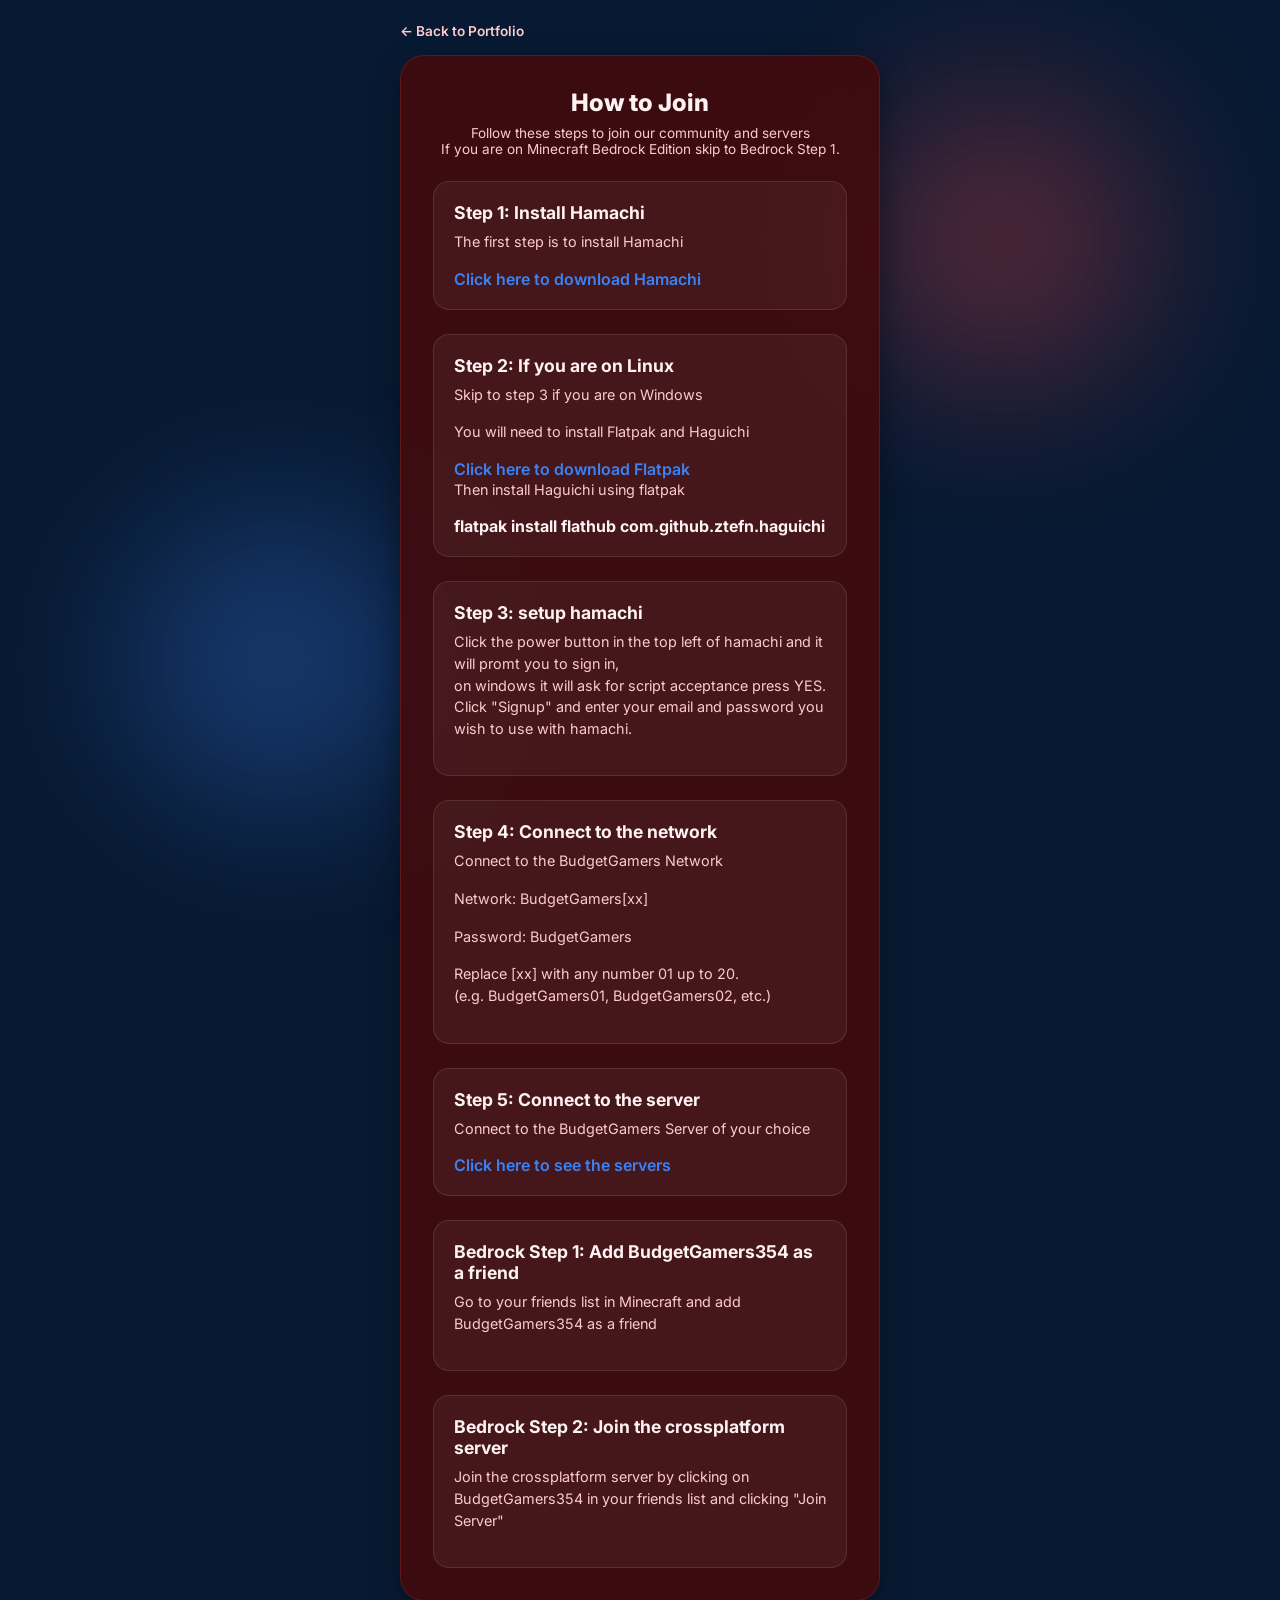
==== How_To_Join/index.html @ c6ef16dc "feat: add Bedrock Edition joining instructions and update formatting for clarity" ====
<!DOCTYPE html>
<html lang="en">

<head>
    <meta charset="UTF-8">
    <meta name="viewport" content="width=device-width, initial-scale=1.0">
    <title>How to Join | BudgetGamers</title>

    <!-- Google Fonts: Inter -->
    <link rel="preconnect" href="https://fonts.googleapis.com">
    <link rel="preconnect" href="https://fonts.gstatic.com" crossorigin>
    <link href="https://fonts.googleapis.com/css2?family=Inter:wght@300;400;600;800&display=swap" rel="stylesheet">

    <link rel="stylesheet" href="style.css">
    <link rel="icon" href="../Images/Logo.png">
</head>

<body>
    <div class="background-blob blob-1"></div>
    <div class="background-blob blob-2"></div>

    <main class="container">
        <a href="../index.html" class="back-link">← Back to Portfolio</a>

        <div class="profile-card">
            <header class="header">
                <h1 class="title">How to Join</h1>
                <p class="subtitle">Follow these steps to join our community and servers<br>If you are on Minecraft
                    Bedrock Edition skip to Bedrock Step 1.</p>
            </header>

            <div class="instruction-steps">
                <div class="instruction-step">
                    <h3>Step 1: Install Hamachi</h3>
                    <p>The first step is to install Hamachi</p>
                    <a href="https://www.vpn.net">Click here to download Hamachi</a>
                </div>

                <div class="instruction-step">
                    <h3>Step 2: If you are on Linux</h3>
                    <P>Skip to step 3 if you are on Windows</P>
                    <p>You will need to install Flatpak and Haguichi</p>
                    <a href="https://flatpak.org/setup">Click here to download Flatpak</a>
                    <p>Then install Haguichi using flatpak</p>
                    <h4><strong>flatpak install flathub com.github.ztefn.haguichi</strong></h4>
                </div>

                <div class="instruction-step">
                    <h3>Step 3: setup hamachi</h3>
                    <p>Click the power button in the top left of hamachi and it will promt you to sign in,<br>on windows
                        it will ask for script acceptance press YES.<br>Click "Signup" and enter your email and password
                        you wish to use with hamachi.</p>
                </div>

                <div class="instruction-step">
                    <h3>Step 4: Connect to the network</h3>
                    <p>Connect to the BudgetGamers Network</p>
                    <p>Network: BudgetGamers[xx]</p>
                    <p>Password: BudgetGamers</p>
                    <p>Replace [xx] with any number 01 up to 20.<br>(e.g. BudgetGamers01, BudgetGamers02, etc.)</p>
                </div>

                <div class="instruction-step">
                    <h3>Step 5: Connect to the server</h3>
                    <p>Connect to the BudgetGamers Server of your choice</p>
                    <a href="https://budgetgamers.github.io/My-portfolio/Status/index.html">Click here to see the
                        servers</a>
                </div>

                <div class="instruction-step">
                    <h3>Bedrock Step 1: Add BudgetGamers354 as a friend</h3>
                    <p>Go to your friends list in Minecraft and add BudgetGamers354 as a friend</p>
                </div>

                <div class="instruction-step">
                    <h3>Bedrock Step 2: Join the crossplatform server</h3>
                    <p>Join the crossplatform server by clicking on BudgetGamers354 in your friends list and clicking
                        "Join Server"</p>
                </div>
            </div>
        </div>
    </main>
</body>

</html>
---- How_To_Join/style.css ----
:root {
    --bg-color: #081a33;
    /* Deep Ocean Blue */
    --card-bg: rgba(69, 10, 10, 0.85);
    /* Contrasting Dark Red with glassmorphism */
    --card-border: rgba(239, 68, 68, 0.2);
    --text-primary: #fef2f2;
    --text-secondary: #fecaca;
    --accent-red: #ef4444;
    --accent-blue: #3b82f6;
    --accent-purple: #a855f7;
}

* {
    margin: 0;
    padding: 0;
    box-sizing: border-box;
}

body {
    font-family: 'Inter', sans-serif;
    background-color: var(--bg-color);
    color: var(--text-primary);
    min-height: 100vh;
    display: flex;
    justify-content: center;
    align-items: center;
    overflow-x: hidden;
}

/* Background Animated Blobs */
.background-blob {
    position: fixed;
    width: 300px;
    height: 300px;
    border-radius: 50%;
    filter: blur(80px);
    z-index: -1;
    opacity: 0.3;
}

.blob-1 {
    background-color: var(--accent-red);
    top: 10%;
    right: 10%;
    animation: move-1 20s infinite alternate;
}

.blob-2 {
    background-color: var(--accent-blue);
    bottom: 10%;
    left: 10%;
    animation: move-2 25s infinite alternate;
}

@keyframes move-1 {
    from {
        transform: translate(0, 0);
    }

    to {
        transform: translate(-100px, 100px);
    }
}

@keyframes move-2 {
    from {
        transform: translate(0, 0);
    }

    to {
        transform: translate(100px, -100px);
    }
}

.container {
    width: 100%;
    max-width: 520px;
    padding: 20px;
    animation: fadeInScale 0.6s ease-out;
}

@keyframes fadeInScale {
    from {
        opacity: 0;
        transform: scale(0.95);
    }

    to {
        opacity: 1;
        transform: scale(1);
    }
}

/* Back Link */
.back-link {
    display: inline-block;
    margin-bottom: 16px;
    text-decoration: none;
    color: var(--text-secondary);
    font-weight: 600;
    font-size: 0.85rem;
    transition: color 0.2s;
}

.back-link:hover {
    color: var(--text-primary);
}

/* Main Card */
.profile-card {
    background: var(--card-bg);
    backdrop-filter: blur(16px);
    -webkit-backdrop-filter: blur(16px);
    border: 1px solid var(--card-border);
    border-radius: 24px;
    padding: 32px;
    box-shadow: 0 10px 30px rgba(0, 0, 0, 0.4);
    text-align: center;
}

/* Header */
.header {
    margin-bottom: 24px;
}

.title {
    font-size: 1.5rem;
    font-weight: 800;
    margin-bottom: 8px;
}

.subtitle {
    font-size: 0.85rem;
    color: var(--text-secondary);
    margin-bottom: 24px;
}

/* Modular Instruction System */
.instruction-steps {
    display: flex;
    flex-direction: column;
    gap: 24px;
    text-align: left;
}

.instruction-step {
    background: rgba(255, 255, 255, 0.05);
    border: 1px solid rgba(255, 255, 255, 0.1);
    border-radius: 16px;
    padding: 20px;
    transition: all 0.2s ease-in-out;
}

.instruction-step:hover {
    background: rgba(255, 255, 255, 0.08);
    border-color: rgba(255, 255, 255, 0.2);
}

.instruction-step h3 {
    font-size: 1.1rem;
    font-weight: 700;
    margin-bottom: 8px;
    color: var(--text-primary);
    display: flex;
    align-items: center;
    gap: 8px;
}

.instruction-step p {
    font-size: 0.9rem;
    color: var(--text-secondary);
    line-height: 1.5;
    margin-bottom: 16px;
}

.instruction-step a {
    color: #3b82f6;
    text-decoration: none;
    font-weight: 600;
    transition: color 0.2s;
}

.instruction-step a:hover {
    color: #081a33;
}

/* Media styling */
.step-media {
    border-radius: 12px;
    overflow: hidden;
    margin-top: 12px;
    border: 1px solid rgba(255, 255, 255, 0.1);
}

.video-container {
    position: relative;
    padding-bottom: 56.25%;
    /* 16:9 Aspect Ratio */
    height: 0;
    overflow: hidden;
}

.video-container iframe {
    position: absolute;
    top: 0;
    left: 0;
    width: 100%;
    height: 100%;
    border: 0;
}

.step-image {
    width: 100%;
    height: auto;
    display: block;
}

/* Responsive */
@media (max-width: 480px) {
    .container {
        padding: 15px;
    }

    .profile-card {
        padding: 24px;
    }
}
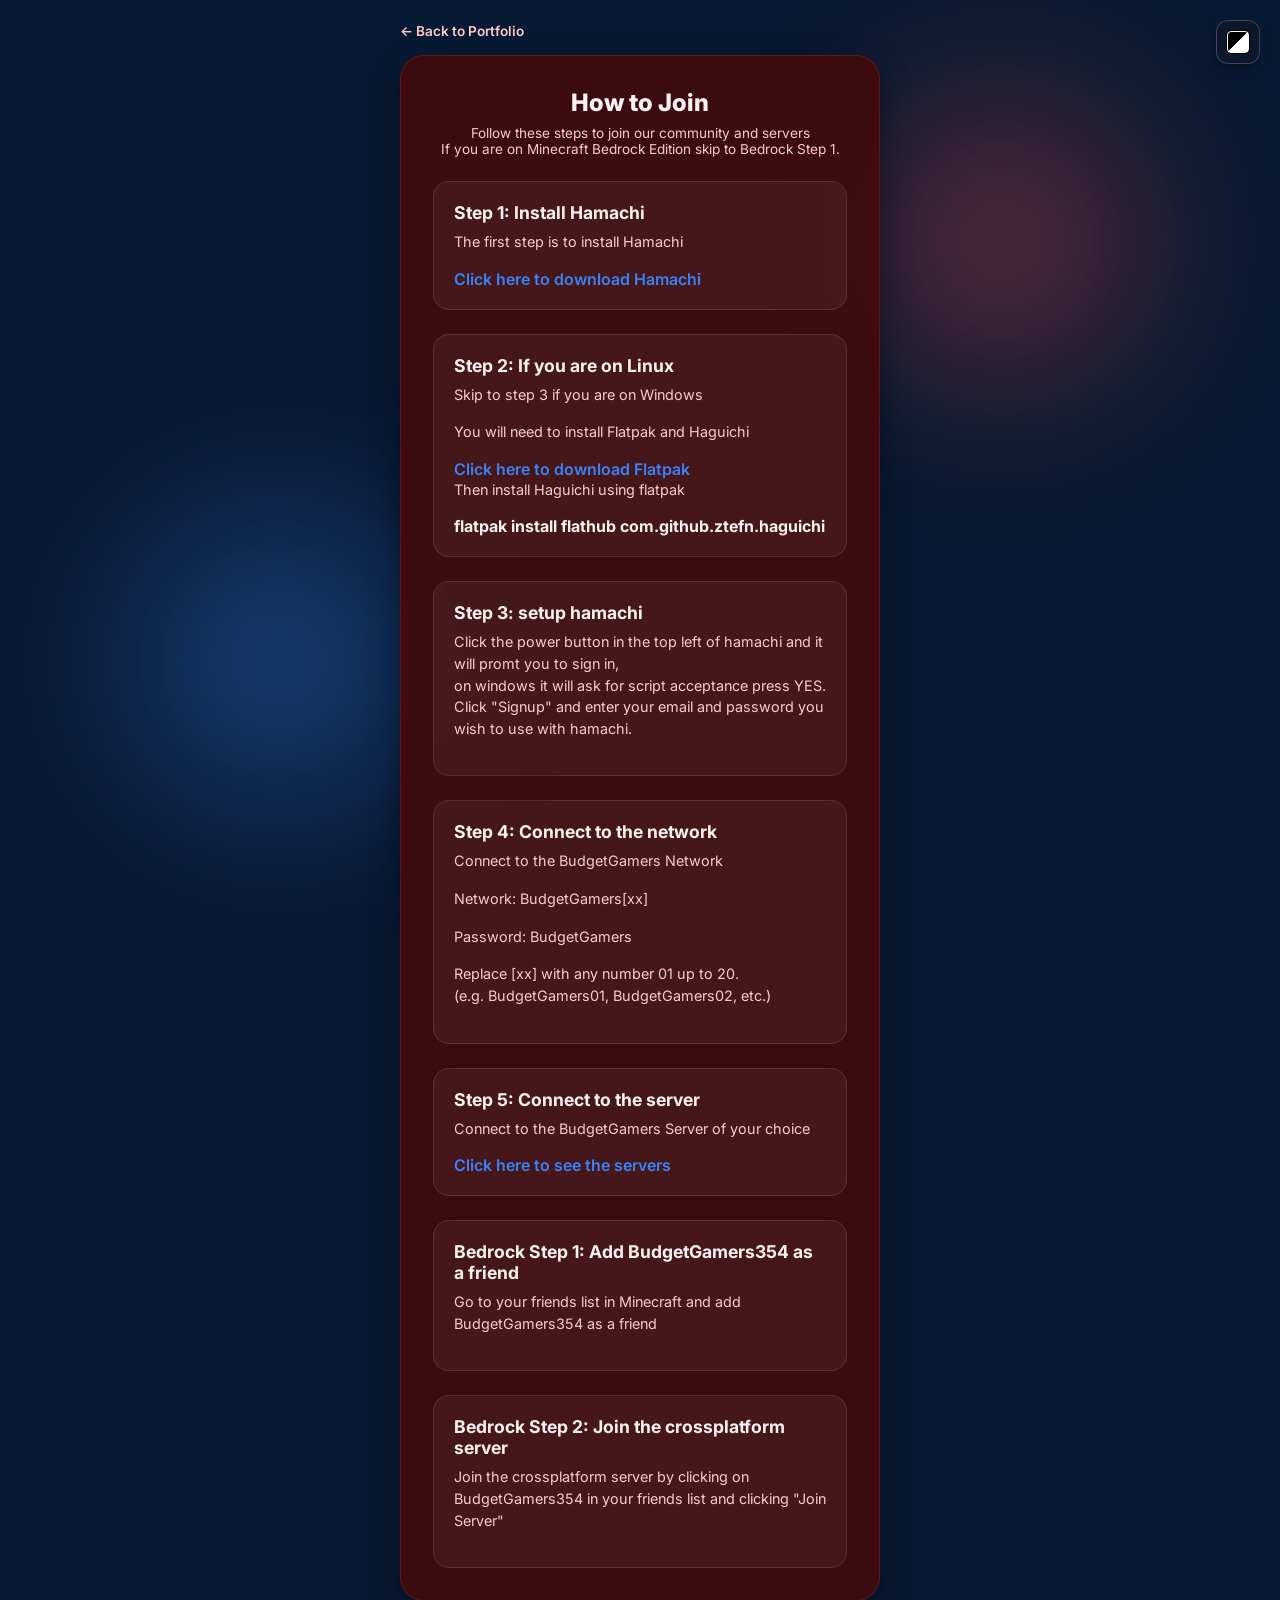
==== commit 4c1b3841: "feat: add global grayscale accessibility toggle with persistent state support" ====
--- a/How_To_Join/index.html
+++ b/How_To_Join/index.html
@@ -12,10 +12,14 @@
     <link href="https://fonts.googleapis.com/css2?family=Inter:wght@300;400;600;800&display=swap" rel="stylesheet">
 
     <link rel="stylesheet" href="style.css">
+    <link rel="stylesheet" href="../colorblind.css">
     <link rel="icon" href="../Images/Logo.png">
 </head>
 
 <body>
+    <button id="colorblind-toggle" title="Toggle Black and White Mode">
+        <div class="bw-square"></div>
+    </button>
     <div class="background-blob blob-1"></div>
     <div class="background-blob blob-2"></div>
 
@@ -71,7 +75,6 @@
                     <h3>Bedrock Step 1: Add BudgetGamers354 as a friend</h3>
                     <p>Go to your friends list in Minecraft and add BudgetGamers354 as a friend</p>
                 </div>
-
                 <div class="instruction-step">
                     <h3>Bedrock Step 2: Join the crossplatform server</h3>
                     <p>Join the crossplatform server by clicking on BudgetGamers354 in your friends list and clicking
@@ -80,6 +83,7 @@
             </div>
         </div>
     </main>
+    <script src="../colorblind.js"></script>
 </body>
 
 </html>
--- a/colorblind.css
+++ b/colorblind.css
@@ -0,0 +1,54 @@
+/* Colorblind accessibility styles */
+
+.grayscale {
+    filter: grayscale(100%) !important;
+}
+
+#colorblind-toggle {
+    position: fixed;
+    top: 20px;
+    right: 20px;
+    z-index: 10000;
+    width: 44px;
+    height: 44px;
+    padding: 0;
+    background: rgba(15, 23, 42, 0.8);
+    backdrop-filter: blur(8px);
+    -webkit-backdrop-filter: blur(8px);
+    border: 1px solid rgba(255, 255, 255, 0.2);
+    border-radius: 12px;
+    cursor: pointer;
+    display: flex;
+    align-items: center;
+    justify-content: center;
+    transition: all 0.3s cubic-bezier(0.4, 0, 0.2, 1);
+    box-shadow: 0 4px 12px rgba(0, 0, 0, 0.3);
+}
+
+#colorblind-toggle:hover {
+    background: rgba(30, 41, 59, 0.9);
+    transform: translateY(-2px);
+    box-shadow: 0 6px 16px rgba(0, 0, 0, 0.4);
+    border-color: rgba(255, 255, 255, 0.4);
+}
+
+#colorblind-toggle:active {
+    transform: translateY(0);
+}
+
+.bw-square {
+    width: 22px;
+    height: 22px;
+    background: linear-gradient(135deg, #000 50%, #fff 50%);
+    border: 1.5px solid #fff;
+    border-radius: 4px;
+    box-shadow: 0 0 0 1px #000;
+}
+
+/* Ensure the toggle doesn't get greyscaled itself if we want it to remain visible/normal, 
+   but the requirement says "toggle between normal and black and white". 
+   Usually filter: grayscale applies to everything. If we put it on html, it applies to toggle too.
+   If we want the toggle to NOT be greyscaled, we could apply it to a wrapper, 
+   but user said "entirely on the client" and "toggles between normal and black and white". 
+   Grayscaling the whole page is the standard way.
+*/
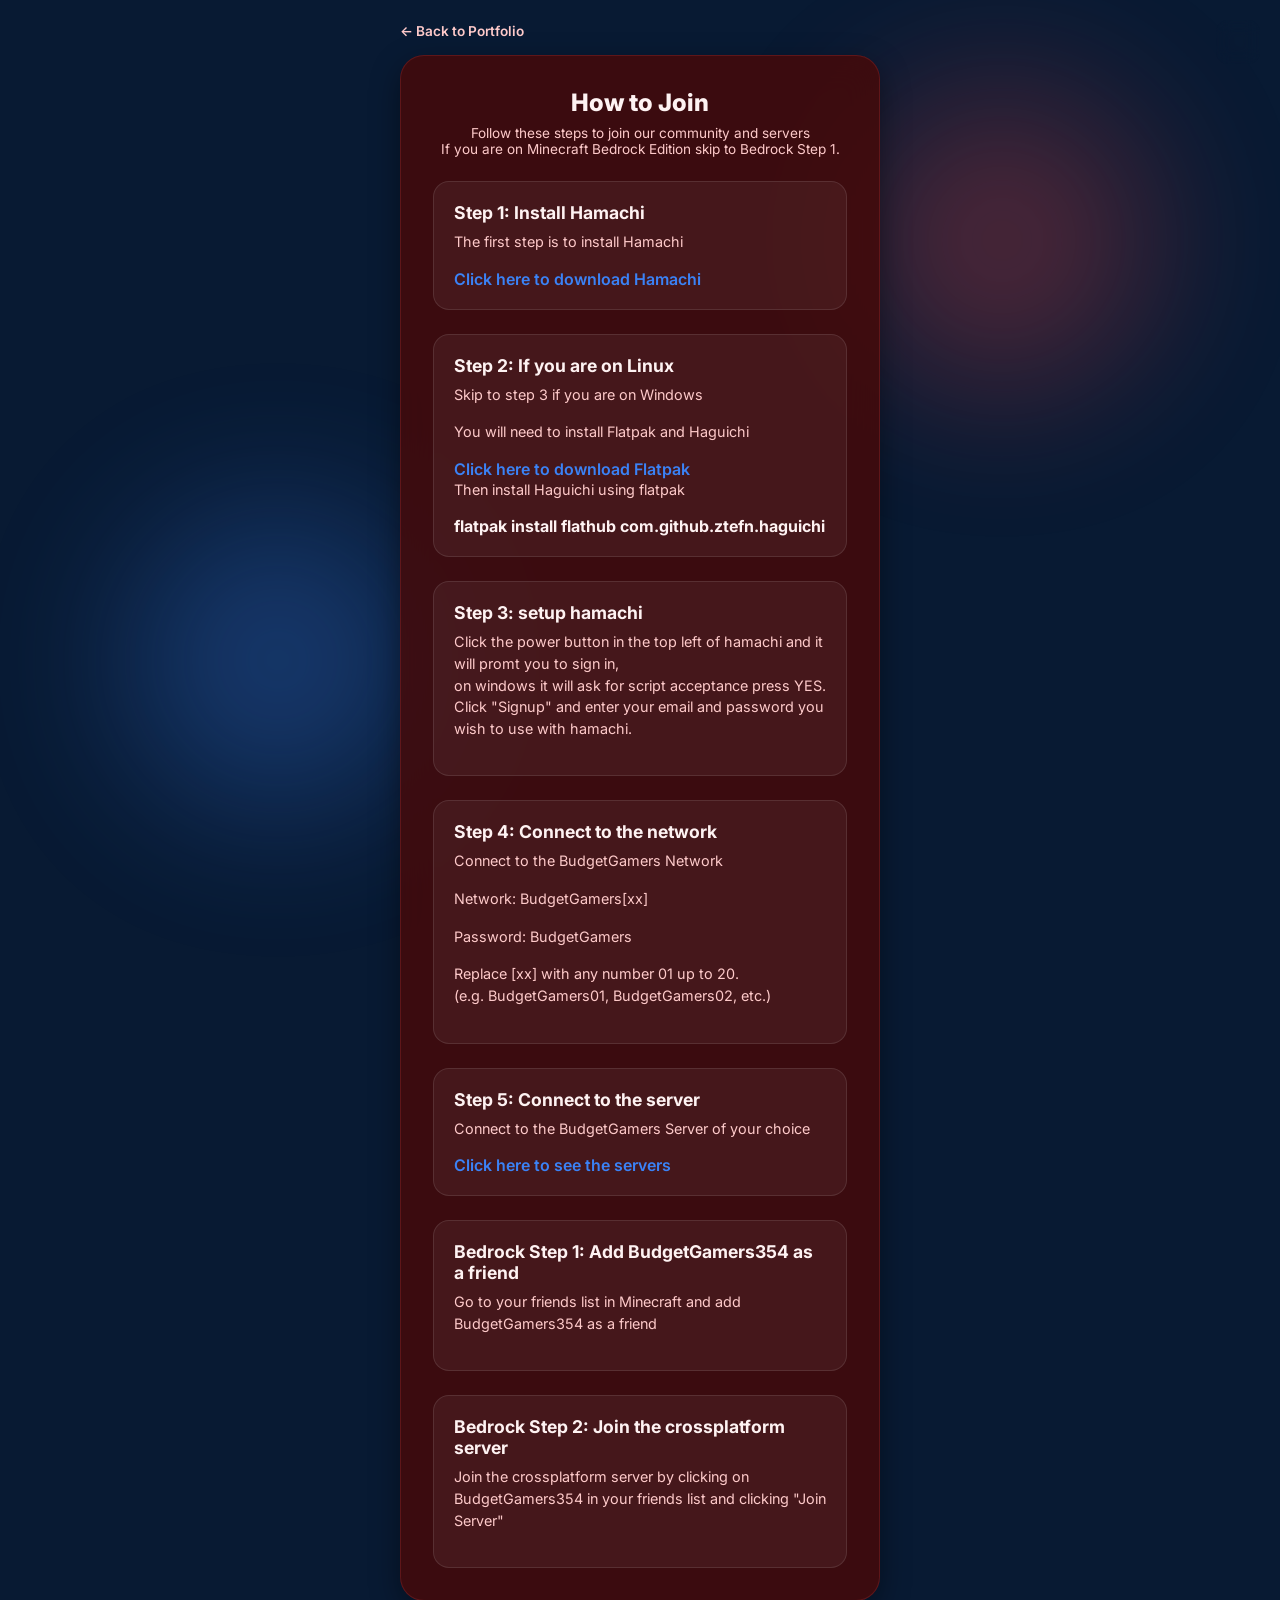
==== commit b1cc0640: "feat: implement persistent grayscale mode with improved contrast and move script initialization to h" ====
--- a/How_To_Join/index.html
+++ b/How_To_Join/index.html
@@ -13,6 +13,12 @@
 
     <link rel="stylesheet" href="style.css">
     <link rel="stylesheet" href="../colorblind.css">
+    <script>
+        if (localStorage.getItem('grayscale') === 'true') {
+            document.documentElement.classList.add('grayscale');
+        }
+    </script>
+    <script src="../colorblind.js"></script>
     <link rel="icon" href="../Images/Logo.png">
 </head>
 
@@ -83,7 +89,7 @@
             </div>
         </div>
     </main>
-    <script src="../colorblind.js"></script>
+    </main>
 </body>
 
 </html>
--- a/colorblind.css
+++ b/colorblind.css
@@ -1,8 +1,14 @@
 /* Colorblind accessibility styles */
 
 .grayscale {
-    filter: grayscale(100%) !important;
+    filter: grayscale(100%) brightness(1.1) !important;
 }
+
+.grayscale body {
+    --text-primary: #ffffff;
+    --text-secondary: #f3f4f6;
+}
+
 
 #colorblind-toggle {
     position: fixed;
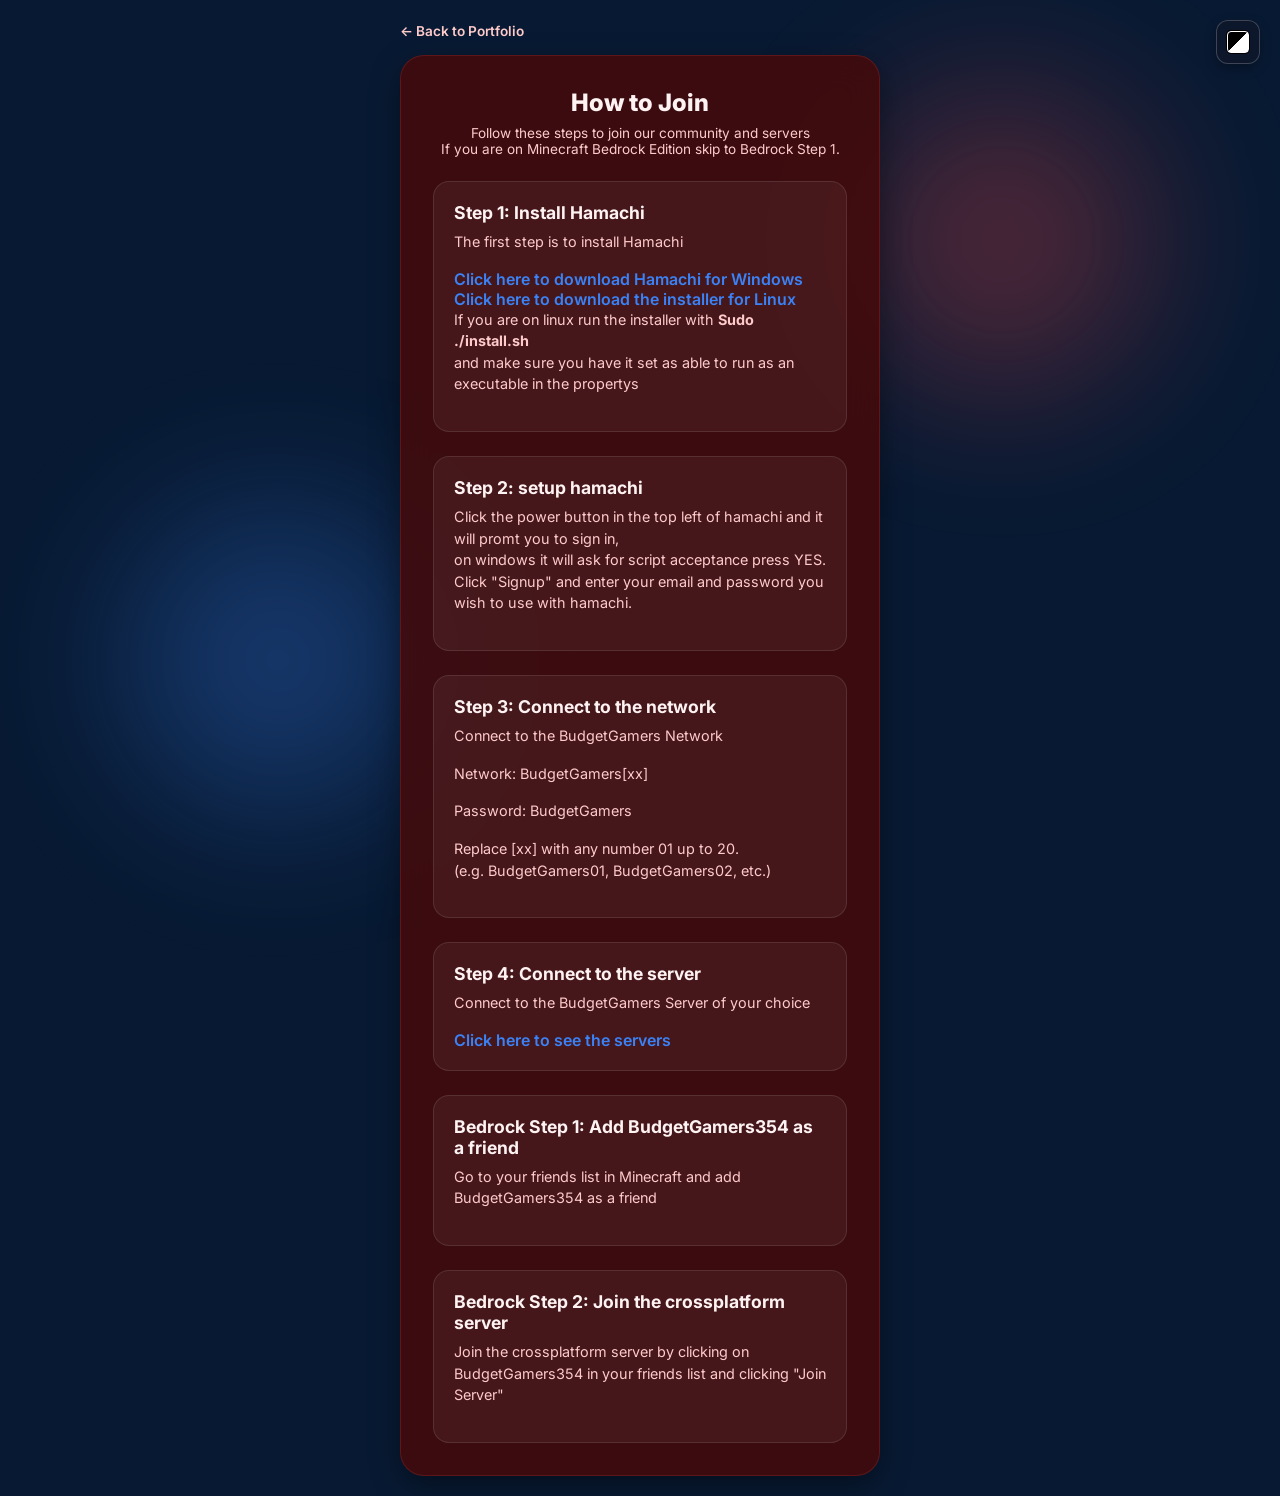
==== commit bfd87684: "refactor: simplify Hamachi installation instructions and update step numbering" ====
--- a/How_To_Join/index.html
+++ b/How_To_Join/index.html
@@ -43,27 +43,23 @@
                 <div class="instruction-step">
                     <h3>Step 1: Install Hamachi</h3>
                     <p>The first step is to install Hamachi</p>
-                    <a href="https://www.vpn.net">Click here to download Hamachi</a>
+                    <a href="https://www.vpn.net">Click here to download Hamachi for Windows</a>
+                    <a
+                        href="https://github.com/BudgetGamers/Linux-Hamachi-install/releases/download/Release/install.sh">Click
+                        here to download the installer for Linux</a>
+                    <p> If you are on linux run the installer with <strong>Sudo ./install.sh</strong><br> and make sure
+                        you have it set as able to run as an executable in the propertys</p>
                 </div>
 
                 <div class="instruction-step">
-                    <h3>Step 2: If you are on Linux</h3>
-                    <P>Skip to step 3 if you are on Windows</P>
-                    <p>You will need to install Flatpak and Haguichi</p>
-                    <a href="https://flatpak.org/setup">Click here to download Flatpak</a>
-                    <p>Then install Haguichi using flatpak</p>
-                    <h4><strong>flatpak install flathub com.github.ztefn.haguichi</strong></h4>
-                </div>
-
-                <div class="instruction-step">
-                    <h3>Step 3: setup hamachi</h3>
+                    <h3>Step 2: setup hamachi</h3>
                     <p>Click the power button in the top left of hamachi and it will promt you to sign in,<br>on windows
                         it will ask for script acceptance press YES.<br>Click "Signup" and enter your email and password
                         you wish to use with hamachi.</p>
                 </div>
 
                 <div class="instruction-step">
-                    <h3>Step 4: Connect to the network</h3>
+                    <h3>Step 3: Connect to the network</h3>
                     <p>Connect to the BudgetGamers Network</p>
                     <p>Network: BudgetGamers[xx]</p>
                     <p>Password: BudgetGamers</p>
@@ -71,7 +67,7 @@
                 </div>
 
                 <div class="instruction-step">
-                    <h3>Step 5: Connect to the server</h3>
+                    <h3>Step 4: Connect to the server</h3>
                     <p>Connect to the BudgetGamers Server of your choice</p>
                     <a href="https://budgetgamers.github.io/My-portfolio/Status/index.html">Click here to see the
                         servers</a>
--- a/colorblind.css
+++ b/colorblind.css
@@ -7,6 +7,35 @@
 .grayscale body {
     --text-primary: #ffffff;
     --text-secondary: #f3f4f6;
+    --accent-blue: #93c5fd; /* Much lighter blue for grayscale contrast */
+}
+
+/* Specific overrides for link visibility */
+.grayscale a {
+    color: #ffffff !important;
+    text-decoration: underline !important;
+}
+
+.grayscale .instruction-step a {
+    color: #ffffff !important;
+    font-weight: 800;
+}
+
+.grayscale .instruction-step a:hover {
+    color: #f3f4f6 !important;
+}
+
+.grayscale #steam-code {
+    color: #ffffff !important;
+    font-weight: 800 !important;
+}
+
+.grayscale .server-info p {
+    color: #ffffff !important;
+}
+
+.grayscale .server-info p[style*="var(--accent-blue)"] {
+    font-weight: 800 !important;
 }
 
 
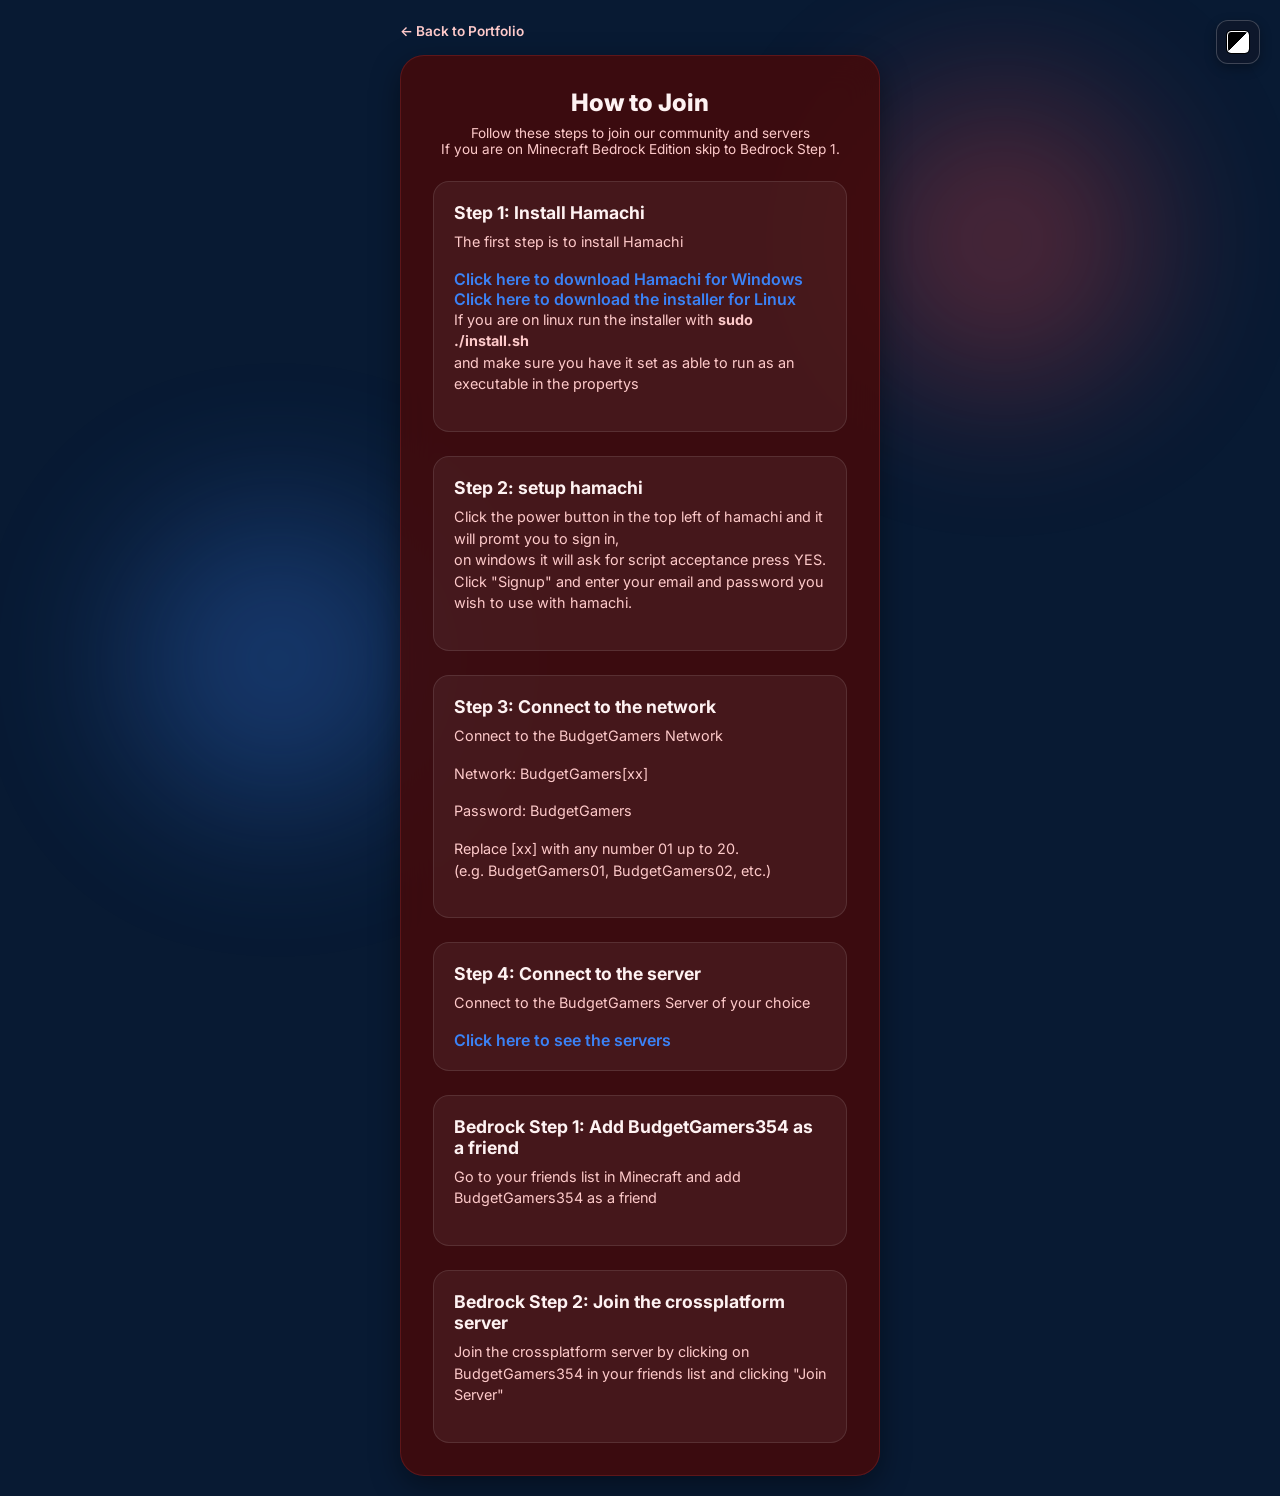
==== commit ae21a278: "fix: correct casing of sudo command in Linux installation instructions" ====
--- a/How_To_Join/index.html
+++ b/How_To_Join/index.html
@@ -47,7 +47,7 @@
                     <a
                         href="https://github.com/BudgetGamers/Linux-Hamachi-install/releases/download/Release/install.sh">Click
                         here to download the installer for Linux</a>
-                    <p> If you are on linux run the installer with <strong>Sudo ./install.sh</strong><br> and make sure
+                    <p> If you are on linux run the installer with <strong>sudo ./install.sh</strong><br> and make sure
                         you have it set as able to run as an executable in the propertys</p>
                 </div>
 
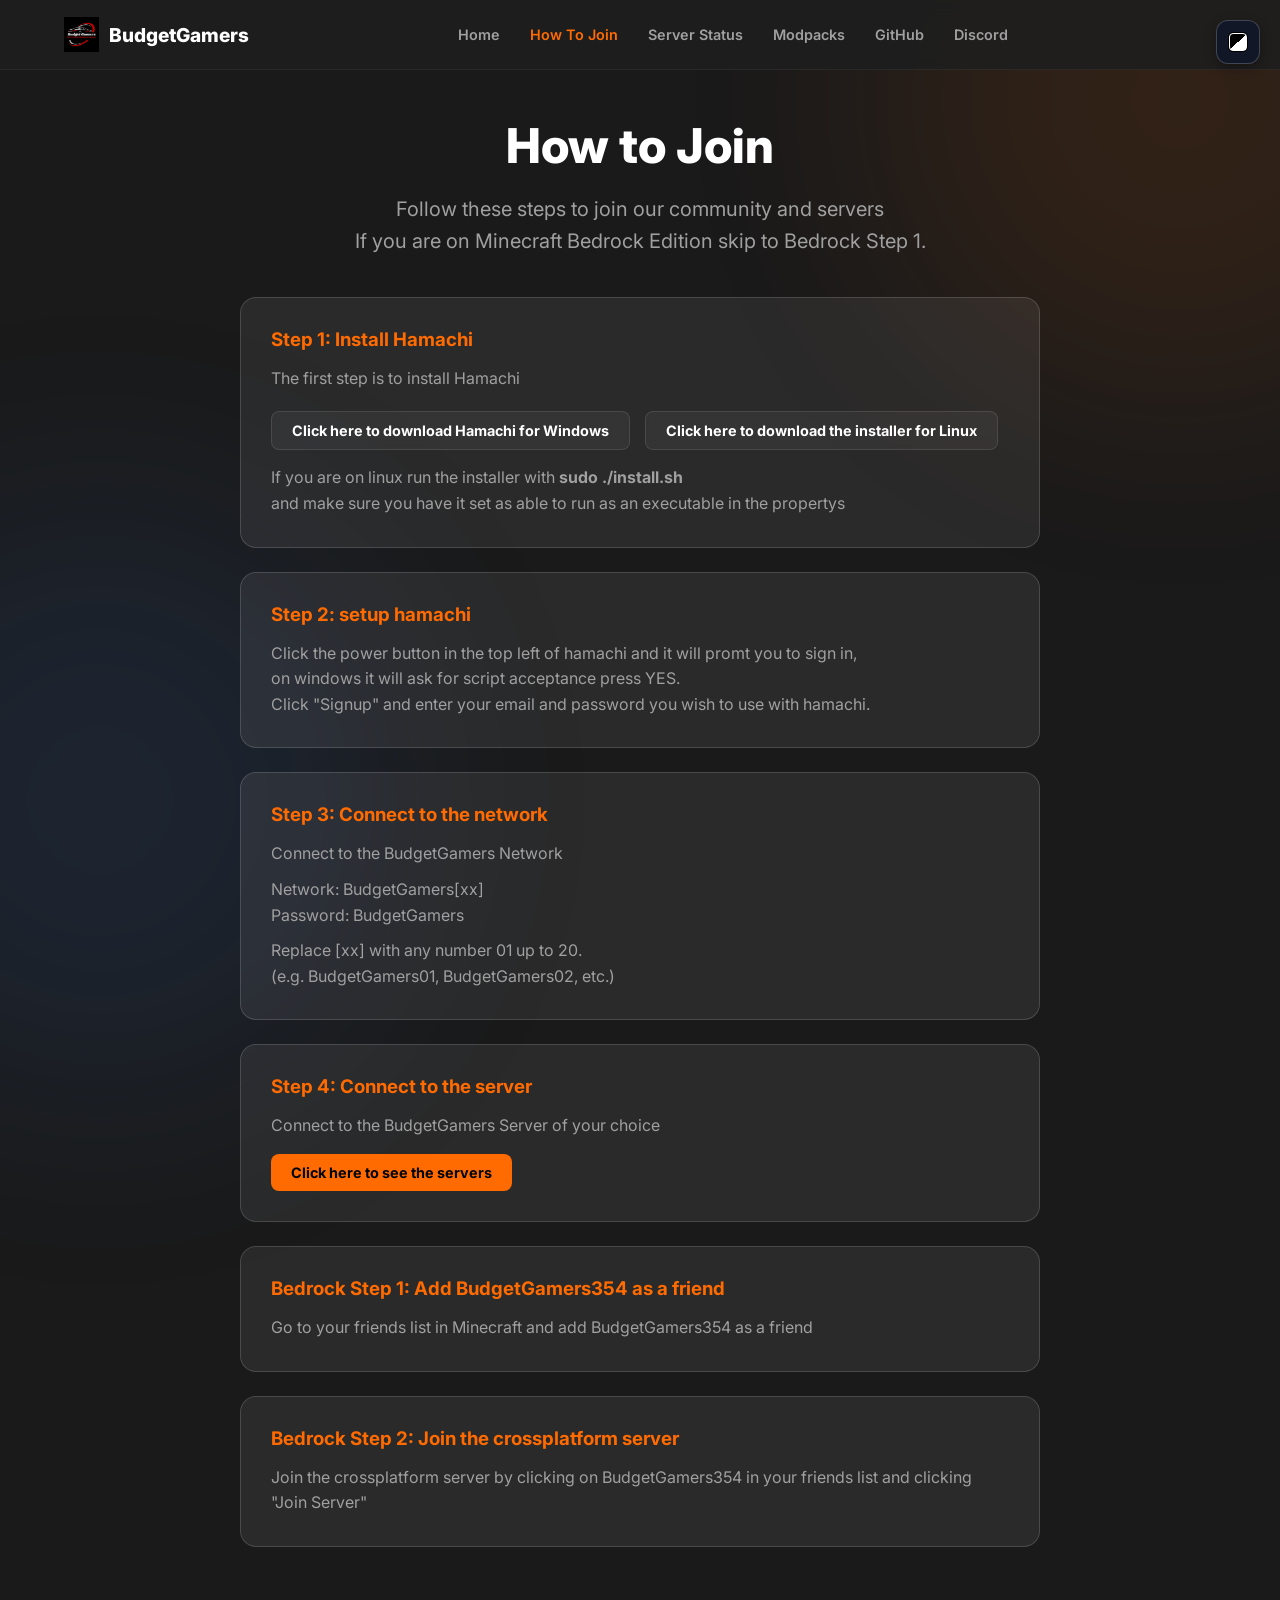
==== commit c9625a4d: "feat: implement consistent global navigation, add Modpacks page, and refactor page layouts" ====
--- a/How_To_Join/index.html
+++ b/How_To_Join/index.html
@@ -11,7 +11,7 @@
     <link rel="preconnect" href="https://fonts.gstatic.com" crossorigin>
     <link href="https://fonts.googleapis.com/css2?family=Inter:wght@300;400;600;800&display=swap" rel="stylesheet">
 
-    <link rel="stylesheet" href="style.css">
+    <link rel="stylesheet" href="../style.css">
     <link rel="stylesheet" href="../colorblind.css">
     <script>
         if (localStorage.getItem('grayscale') === 'true') {
@@ -23,69 +23,79 @@
 </head>
 
 <body>
-    <button id="colorblind-toggle" title="Toggle Black and White Mode">
-        <div class="bw-square"></div>
-    </button>
+    <!-- Navigation Bar -->
+    <nav class="navbar">
+        <a href="../index.html" class="nav-logo">
+            <img src="../Images/Logo.png" alt="Logo">
+            <span>BudgetGamers</span>
+        </a>
+        <div class="nav-links">
+            <a href="../index.html" class="nav-link">Home</a>
+            <a href="index.html" class="nav-link active">How to Join</a>
+            <a href="../Status/index.html" class="nav-link">Server Status</a>
+            <a href="../Modpacks/index.html" class="nav-link">Modpacks</a>
+            <a href="https://github.com/BudgetGamers" target="_blank" class="nav-link">GitHub</a>
+            <a href="https://discord.gg/fDvucph7B3" target="_blank" class="nav-link">Discord</a>
+        </div>
+        <div class="nav-actions">
+            <button id="colorblind-toggle" title="Toggle Accessibility Mode">
+                <div class="bw-square"></div>
+            </button>
+        </div>
+    </nav>
+
+    <!-- Background Blobs -->
     <div class="background-blob blob-1"></div>
     <div class="background-blob blob-2"></div>
 
-    <main class="container">
-        <a href="../index.html" class="back-link">← Back to Portfolio</a>
+    <main class="page-container">
+        <header class="header" style="text-align: center; margin-bottom: 40px;">
+            <h1 class="hero-title" style="font-size: 3rem;">How to Join</h1>
+            <p class="hero-subtitle">Follow these steps to join our community and servers<br>If you are on Minecraft Bedrock Edition skip to Bedrock Step 1.</p>
+        </header>
 
-        <div class="profile-card">
-            <header class="header">
-                <h1 class="title">How to Join</h1>
-                <p class="subtitle">Follow these steps to join our community and servers<br>If you are on Minecraft
-                    Bedrock Edition skip to Bedrock Step 1.</p>
-            </header>
+        <div class="instruction-steps" style="display: grid; gap: 24px;">
+            <div class="instruction-step" style="background: var(--card-bg); border: 1px solid var(--card-border); padding: 30px; border-radius: 16px;">
+                <h3 style="color: var(--accent-primary); margin-bottom: 15px;">Step 1: Install Hamachi</h3>
+                <p style="color: var(--text-secondary); line-height: 1.6; margin-bottom: 20px;">The first step is to install Hamachi</p>
+                <div style="display: flex; gap: 15px; flex-wrap: wrap;">
+                    <a href="https://secure.logmein.com/hamachi.msi" class="btn btn-secondary" style="padding: 10px 20px; font-size: 0.9rem;">Click here to download Hamachi for Windows</a>
+                    <a href="https://github.com/BudgetGamers/Linux-Hamachi-install/releases/latest/download/install.sh" class="btn btn-secondary" style="padding: 10px 20px; font-size: 0.9rem;">Click here to download the installer for Linux</a>
+                </div>
+                <p style="color: var(--text-secondary); line-height: 1.6; margin-top: 15px;">If you are on linux run the installer with <strong>sudo ./install.sh</strong><br> and make sure you have it set as able to run as an executable in the propertys</p>
+            </div>
 
-            <div class="instruction-steps">
-                <div class="instruction-step">
-                    <h3>Step 1: Install Hamachi</h3>
-                    <p>The first step is to install Hamachi</p>
-                    <a href="https://www.vpn.net">Click here to download Hamachi for Windows</a>
-                    <a
-                        href="https://github.com/BudgetGamers/Linux-Hamachi-install/releases/download/Release/install.sh">Click
-                        here to download the installer for Linux</a>
-                    <p> If you are on linux run the installer with <strong>sudo ./install.sh</strong><br> and make sure
-                        you have it set as able to run as an executable in the propertys</p>
-                </div>
+            <div class="instruction-step" style="background: var(--card-bg); border: 1px solid var(--card-border); padding: 30px; border-radius: 16px;">
+                <h3 style="color: var(--accent-primary); margin-bottom: 15px;">Step 2: setup hamachi</h3>
+                <p style="color: var(--text-secondary); line-height: 1.6;">Click the power button in the top left of hamachi and it will promt you to sign in,<br>on windows it will ask for script acceptance press YES.<br>Click "Signup" and enter your email and password you wish to use with hamachi.</p>
+            </div>
 
-                <div class="instruction-step">
-                    <h3>Step 2: setup hamachi</h3>
-                    <p>Click the power button in the top left of hamachi and it will promt you to sign in,<br>on windows
-                        it will ask for script acceptance press YES.<br>Click "Signup" and enter your email and password
-                        you wish to use with hamachi.</p>
-                </div>
+            <div class="instruction-step" style="background: var(--card-bg); border: 1px solid var(--card-border); padding: 30px; border-radius: 16px;">
+                <h3 style="color: var(--accent-primary); margin-bottom: 15px;">Step 3: Connect to the network</h3>
+                <p style="color: var(--text-secondary); line-height: 1.6;">Connect to the BudgetGamers Network</p>
+                <p style="color: var(--text-secondary); line-height: 1.6; margin-top: 10px;">Network: BudgetGamers[xx]<br>Password: BudgetGamers</p>
+                <p style="color: var(--text-secondary); line-height: 1.6; margin-top: 10px;">Replace [xx] with any number 01 up to 20.<br>(e.g. BudgetGamers01, BudgetGamers02, etc.)</p>
+            </div>
 
-                <div class="instruction-step">
-                    <h3>Step 3: Connect to the network</h3>
-                    <p>Connect to the BudgetGamers Network</p>
-                    <p>Network: BudgetGamers[xx]</p>
-                    <p>Password: BudgetGamers</p>
-                    <p>Replace [xx] with any number 01 up to 20.<br>(e.g. BudgetGamers01, BudgetGamers02, etc.)</p>
-                </div>
+            <div class="instruction-step" style="background: var(--card-bg); border: 1px solid var(--card-border); padding: 30px; border-radius: 16px;">
+                <h3 style="color: var(--accent-primary); margin-bottom: 15px;">Step 4: Connect to the server</h3>
+                <p style="color: var(--text-secondary); line-height: 1.6; margin-bottom: 15px;">Connect to the BudgetGamers Server of your choice</p>
+                <a href="../Status/index.html" class="btn btn-primary" style="display: inline-flex; padding: 10px 20px; font-size: 0.9rem;">Click here to see the servers</a>
+            </div>
 
-                <div class="instruction-step">
-                    <h3>Step 4: Connect to the server</h3>
-                    <p>Connect to the BudgetGamers Server of your choice</p>
-                    <a href="https://budgetgamers.github.io/My-portfolio/Status/index.html">Click here to see the
-                        servers</a>
-                </div>
-
-                <div class="instruction-step">
-                    <h3>Bedrock Step 1: Add BudgetGamers354 as a friend</h3>
-                    <p>Go to your friends list in Minecraft and add BudgetGamers354 as a friend</p>
-                </div>
-                <div class="instruction-step">
-                    <h3>Bedrock Step 2: Join the crossplatform server</h3>
-                    <p>Join the crossplatform server by clicking on BudgetGamers354 in your friends list and clicking
-                        "Join Server"</p>
-                </div>
+            <div class="instruction-step" style="background: var(--card-bg); border: 1px solid var(--card-border); padding: 30px; border-radius: 16px;">
+                <h3 style="color: var(--accent-primary); margin-bottom: 15px;">Bedrock Step 1: Add BudgetGamers354 as a friend</h3>
+                <p style="color: var(--text-secondary); line-height: 1.6;">Go to your friends list in Minecraft and add BudgetGamers354 as a friend</p>
+            </div>
+            
+            <div class="instruction-step" style="background: var(--card-bg); border: 1px solid var(--card-border); padding: 30px; border-radius: 16px;">
+                <h3 style="color: var(--accent-primary); margin-bottom: 15px;">Bedrock Step 2: Join the crossplatform server</h3>
+                <p style="color: var(--text-secondary); line-height: 1.6;">Join the crossplatform server by clicking on BudgetGamers354 in your friends list and clicking "Join Server"</p>
             </div>
         </div>
     </main>
-    </main>
+
+    <script src="../script.js"></script>
 </body>
 
 </html>
--- a/style.css
+++ b/style.css
@@ -0,0 +1,380 @@
+:root {
+    --bg-color: #1a1a1a;
+    /* Dark Grey instead of black */
+    --navbar-bg: rgba(30, 30, 30, 0.9);
+    --card-bg: rgba(255, 255, 255, 0.07);
+    --card-border: rgba(255, 255, 255, 0.15);
+    --text-primary: #ffffff;
+    --text-secondary: #a0a0a0;
+    --accent-primary: #ff6b00;
+    /* BeamMP Orange */
+    --accent-hover: #ff8533;
+    --accent-discord: #5865f2;
+}
+
+* {
+    margin: 0;
+    padding: 0;
+    box-sizing: border-box;
+}
+
+body {
+    font-family: 'Inter', sans-serif;
+    background-color: var(--bg-color);
+    color: var(--text-primary);
+    min-height: 100vh;
+    overflow-x: hidden;
+}
+
+/* Background Animated Blobs (Subtle Placeholder) */
+.background-blob {
+    position: fixed;
+    width: 600px;
+    height: 600px;
+    border-radius: 50%;
+    filter: blur(120px);
+    z-index: -1;
+    opacity: 0.1;
+}
+
+.blob-1 {
+    background-color: var(--accent-primary);
+    top: -200px;
+    right: -200px;
+    animation: float 20s infinite alternate;
+}
+
+.blob-2 {
+    background-color: #3b82f6;
+    bottom: -200px;
+    left: -200px;
+    animation: float 25s infinite alternate-reverse;
+}
+
+@keyframes float {
+    from {
+        transform: translate(0, 0) scale(1);
+    }
+
+    to {
+        transform: translate(-100px, 100px) scale(1.1);
+    }
+}
+
+/* Navigation Bar */
+.navbar {
+    position: fixed;
+    top: 0;
+    left: 0;
+    width: 100%;
+    height: 70px;
+    background: var(--navbar-bg);
+    backdrop-filter: blur(10px);
+    -webkit-backdrop-filter: blur(10px);
+    display: flex;
+    justify-content: space-between;
+    align-items: center;
+    padding: 0 5%;
+    z-index: 1000;
+    border-bottom: 1px solid rgba(255, 255, 255, 0.05);
+}
+
+.nav-logo {
+    display: flex;
+    align-items: center;
+    gap: 10px;
+    text-decoration: none;
+    color: #fff;
+    font-weight: 800;
+    font-size: 1.2rem;
+}
+
+.nav-logo img {
+    height: 35px;
+}
+
+.nav-links {
+    display: flex;
+    gap: 30px;
+}
+
+.nav-link {
+    text-decoration: none;
+    color: var(--text-secondary);
+    font-size: 0.9rem;
+    font-weight: 600;
+    transition: color 0.3s;
+    text-transform: capitalize;
+}
+
+.nav-link:hover,
+.nav-link.active {
+    color: var(--accent-primary);
+}
+
+.nav-actions {
+    display: flex;
+    align-items: center;
+    gap: 20px;
+}
+
+/* Hero Section */
+.hero {
+    height: 100vh;
+    display: flex;
+    flex-direction: column;
+    justify-content: center;
+    align-items: center;
+    text-align: center;
+    padding: 0 20px;
+    position: relative;
+}
+
+.hero-content {
+    max-width: 900px;
+    animation: fadeInUp 1s ease-out;
+}
+
+@keyframes fadeInUp {
+    from {
+        opacity: 0;
+        transform: translateY(30px);
+    }
+
+    to {
+        opacity: 1;
+        transform: translateY(0);
+    }
+}
+
+.hero-title {
+    font-size: clamp(2.5rem, 8vw, 4.5rem);
+    font-weight: 800;
+    line-height: 1.1;
+    margin-bottom: 20px;
+}
+
+.hero-subtitle {
+    font-size: clamp(1rem, 3vw, 1.25rem);
+    color: var(--text-secondary);
+    max-width: 600px;
+    margin: 0 auto 40px;
+    line-height: 1.6;
+}
+
+.hero-btns {
+    display: flex;
+    gap: 20px;
+    justify-content: center;
+}
+
+.btn {
+    padding: 16px 32px;
+    border-radius: 8px;
+    font-weight: 700;
+    text-decoration: none;
+    transition: all 0.3s ease;
+    display: flex;
+    align-items: center;
+    gap: 10px;
+    font-size: 1rem;
+}
+
+.btn-primary {
+    background: var(--accent-primary);
+    color: #000;
+}
+
+.btn-primary:hover {
+    background: var(--accent-hover);
+    transform: translateY(-2px);
+    box-shadow: 0 10px 20px rgba(255, 107, 0, 0.3);
+}
+
+.btn-secondary {
+    background: rgba(255, 255, 255, 0.05);
+    color: #fff;
+    border: 1px solid rgba(255, 255, 255, 0.1);
+    backdrop-filter: blur(5px);
+}
+
+.btn-secondary:hover {
+    background: rgba(255, 255, 255, 0.1);
+    border-color: rgba(255, 255, 255, 0.3);
+    transform: translateY(-2px);
+}
+
+/* Stats Bar */
+.stats-bar {
+    position: absolute;
+    bottom: 0;
+    width: 100%;
+    padding: 40px 0;
+    background: linear-gradient(to top, rgba(26, 26, 26, 0.9), transparent);
+    display: flex;
+    justify-content: center;
+    gap: 80px;
+}
+
+.stat-item {
+    text-align: center;
+}
+
+.stat-value {
+    display: block;
+    font-size: 1.5rem;
+    font-weight: 800;
+    color: var(--accent-primary);
+    margin-bottom: 5px;
+}
+
+.stat-label {
+    font-size: 0.8rem;
+    color: var(--text-secondary);
+    text-transform: uppercase;
+    letter-spacing: 1px;
+}
+
+/* Page Section (for non-hero pages) */
+.page-container {
+    padding-top: 120px;
+    max-width: 800px;
+    margin: 0 auto;
+    padding-bottom: 100px;
+}
+
+/* Colorblind Toggle Override */
+#colorblind-toggle {
+    position: static;
+    background: rgba(255, 255, 255, 0.1);
+    width: 36px;
+    height: 36px;
+    border-radius: 8px;
+    border: 1px solid rgba(255, 255, 255, 0.1);
+    display: flex;
+    align-items: center;
+    justify-content: center;
+    cursor: pointer;
+}
+
+#colorblind-toggle .bw-square {
+    width: 18px;
+    height: 18px;
+}
+
+/* Steam Section (moved or adjusted) */
+.steam-mini-card {
+    margin-top: 50px;
+    background: var(--card-bg);
+    border: 1px solid var(--card-border);
+    padding: 40px;
+    border-radius: 20px;
+    display: flex;
+    flex-direction: column;
+    align-items: center;
+    gap: 25px;
+    width: 100%;
+    max-width: 415px;
+    /* Matching the approximate width of two large buttons */
+    margin-left: auto;
+    margin-right: auto;
+}
+
+#steam-code {
+    font-family: 'JetBrains Mono', monospace;
+    color: var(--accent-primary);
+    font-weight: 800;
+    font-size: 2rem;
+    /* Significantly larger */
+    letter-spacing: 5px;
+}
+
+
+/* Responsive */
+@media (max-width: 768px) {
+    .nav-links {
+        display: none;
+    }
+
+    .hero-btns {
+        flex-direction: column;
+        width: 100%;
+    }
+
+    .stats-bar {
+        gap: 30px;
+        flex-wrap: wrap;
+        padding: 20px 0;
+    }
+}
+
+/* Server Cards & Status Badges (for Status Page) */
+#server-display {
+    display: grid;
+    grid-template-columns: repeat(auto-fit, minmax(350px, 1fr));
+    gap: 20px;
+}
+
+.server-card {
+    background: var(--card-bg);
+    border: 1px solid var(--card-border);
+    border-radius: 16px;
+    padding: 24px;
+    transition: all 0.3s ease;
+}
+
+.server-card:hover {
+    transform: translateY(-5px);
+    border-color: var(--accent-primary);
+}
+
+.card-header {
+    display: flex;
+    justify-content: space-between;
+    align-items: center;
+    margin-bottom: 15px;
+}
+
+.status-badge {
+    padding: 5px 12px;
+    border-radius: 20px;
+    font-size: 0.7rem;
+    font-weight: 800;
+    text-transform: uppercase;
+    letter-spacing: 1px;
+}
+
+.status-online {
+    background: rgba(16, 185, 129, 0.15);
+    color: #34d399;
+    border: 1px solid rgba(16, 185, 129, 0.3);
+}
+
+.status-starting {
+    background: rgba(245, 158, 11, 0.15);
+    color: #fbbf24;
+    border: 1px solid rgba(245, 158, 11, 0.3);
+}
+
+.status-offline {
+    background: rgba(239, 68, 68, 0.15);
+    color: #f87171;
+    border: 1px solid rgba(239, 68, 68, 0.3);
+}
+
+.ip-container {
+    display: flex;
+    justify-content: space-between;
+    align-items: center;
+    margin-top: 15px;
+    background: rgba(0, 0, 0, 0.3);
+    padding: 10px 15px;
+    border-radius: 10px;
+    border: 1px solid rgba(255, 255, 255, 0.05);
+}
+
+.ip-text {
+    font-family: monospace;
+    font-size: 0.9rem;
+    color: var(--accent-primary);
+}
